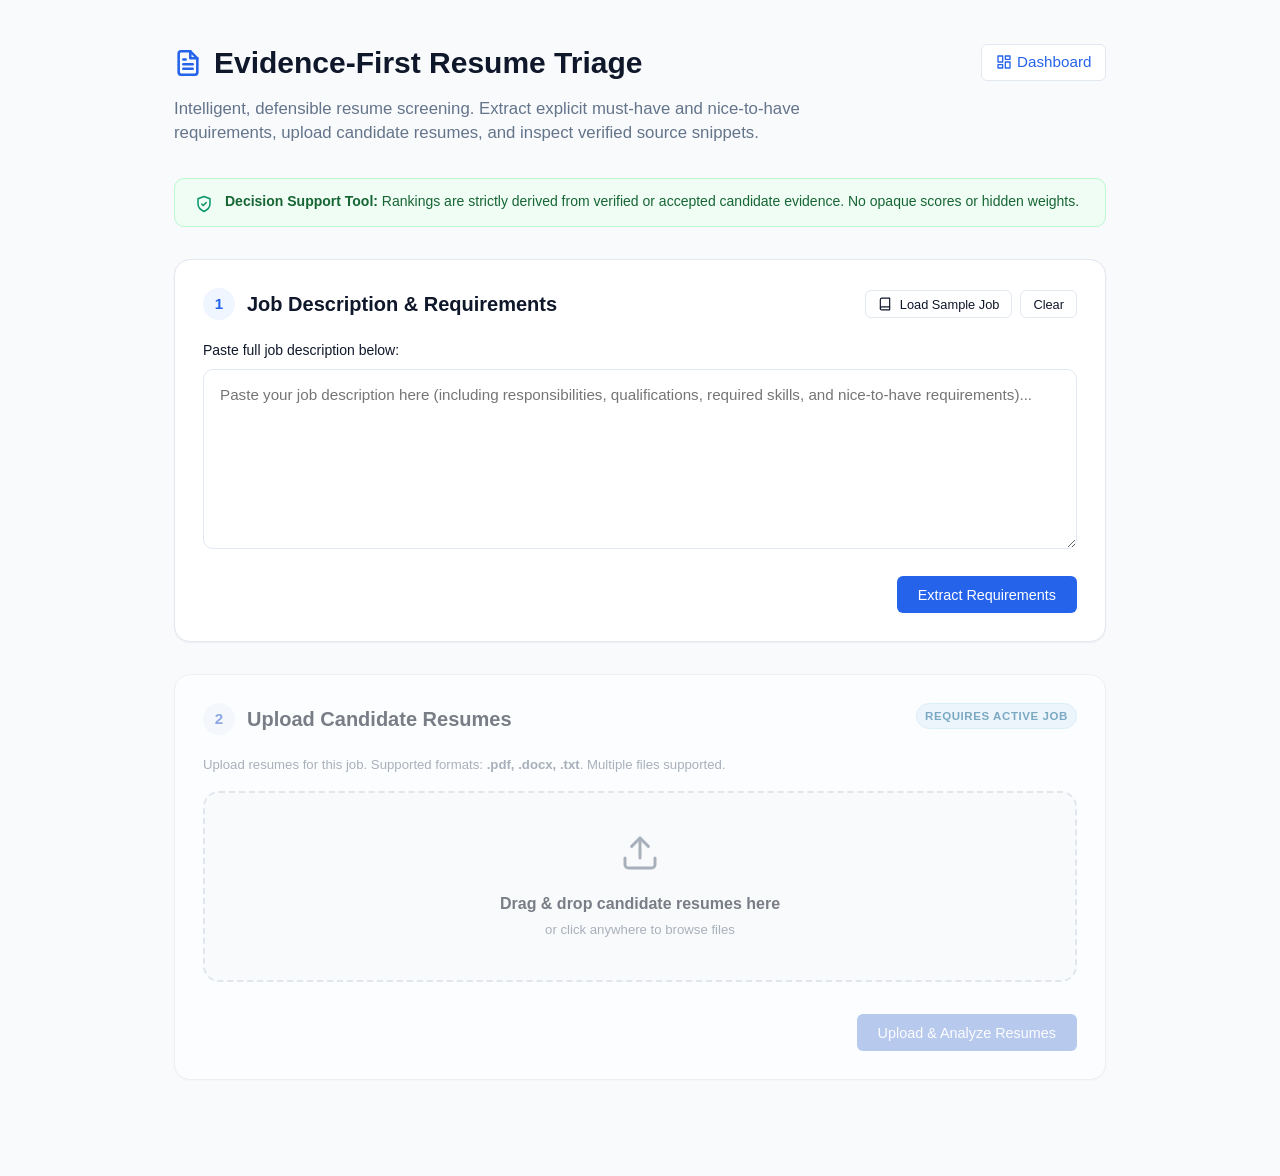
==== frontend/index.html @ ddae98d9 "feat(frontend): add job description and resume upload UI" ====
<!DOCTYPE html>
<html lang="en">
<head>
  <meta charset="UTF-8">
  <meta name="viewport" content="width=device-width, initial-scale=1.0">
  <title>Evidence-First Resume Triage</title>
  <link rel="stylesheet" href="styles.css">
</head>
<body>
  <div class="container">
    <!-- Header -->
    <header class="app-header">
      <div class="brand-row">
        <h1 class="brand-title">
          <svg width="28" height="28" viewBox="0 0 24 24" fill="none" stroke="currentColor" stroke-width="2.2" stroke-linecap="round" stroke-linejoin="round">
            <path d="M14 2H6a2 2 0 0 0-2 2v16a2 2 0 0 0 2 2h12a2 2 0 0 0 2-2V8z"></path>
            <polyline points="14 2 14 8 20 8"></polyline>
            <line x1="16" y1="13" x2="8" y2="13"></line>
            <line x1="16" y1="17" x2="8" y2="17"></line>
            <polyline points="10 9 9 9 8 9"></polyline>
          </svg>
          Evidence-First Resume Triage
        </h1>
        <div class="header-links">
          <a id="nav-dashboard-link" href="dashboard.html" title="Jump to Candidate Dashboard">
            <svg width="16" height="16" viewBox="0 0 24 24" fill="none" stroke="currentColor" stroke-width="2" stroke-linecap="round" stroke-linejoin="round">
              <rect x="3" y="3" width="7" height="9"></rect>
              <rect x="14" y="3" width="7" height="5"></rect>
              <rect x="14" y="12" width="7" height="9"></rect>
              <rect x="3" y="16" width="7" height="5"></rect>
            </svg>
            Dashboard
          </a>
        </div>
      </div>
      <p class="brand-subtitle">
        Intelligent, defensible resume screening. Extract explicit must-have and nice-to-have requirements, upload candidate resumes, and inspect verified source snippets.
      </p>
    </header>

    <!-- Transparency & Decision-Support Notice -->
    <div class="notice-banner">
      <svg width="18" height="18" viewBox="0 0 24 24" fill="none" stroke="currentColor" stroke-width="2" stroke-linecap="round" stroke-linejoin="round">
        <path d="M12 22s8-4 8-10V5l-8-3-8 3v7c0 6 8 10 8 10z"></path>
        <path d="m9 12 2 2 4-4"></path>
      </svg>
      <div>
        <p><strong>Decision Support Tool:</strong> Rankings are strictly derived from verified or accepted candidate evidence. No opaque scores or hidden weights.</p>
      </div>
    </div>

    <!-- Step 1: Job Description Input -->
    <section class="step-card" id="step-job">
      <div class="card-header">
        <div class="step-indicator">
          <span class="step-badge" id="step-1-badge">1</span>
          <h2 class="step-title">Job Description &amp; Requirements</h2>
        </div>
        <div class="card-actions">
          <button type="button" class="btn btn-outline btn-sm" id="btn-load-sample">
            <svg width="14" height="14" viewBox="0 0 24 24" fill="none" stroke="currentColor" stroke-width="2" stroke-linecap="round" stroke-linejoin="round">
              <path d="M4 19.5A2.5 2.5 0 0 1 6.5 17H20"></path>
              <path d="M6.5 2H20v20H6.5A2.5 2.5 0 0 1 4 19.5v-15A2.5 2.5 0 0 1 6.5 2z"></path>
            </svg>
            Load Sample Job
          </button>
          <button type="button" class="btn btn-outline btn-sm" id="btn-clear-job">Clear</button>
        </div>
      </div>

      <form id="job-form">
        <div class="form-group">
          <label for="job-description" class="form-label">Paste full job description below:</label>
          <textarea
            id="job-description"
            class="form-textarea"
            placeholder="Paste your job description here (including responsibilities, qualifications, required skills, and nice-to-have requirements)..."
            required
          ></textarea>
        </div>

        <div id="job-alert" class="alert alert-danger hidden"></div>

        <div class="flex-end">
          <button type="submit" class="btn btn-primary" id="btn-submit-job">
            <span class="btn-text">Extract Requirements</span>
            <span class="spinner hidden" id="job-spinner"></span>
          </button>
        </div>
      </form>

      <!-- Extracted Requirements Container -->
      <div id="requirements-container" class="requirements-summary hidden">
        <div class="job-meta-bar">
          <div>
            <strong>Active Job ID:</strong>
            <span class="job-id-tag" id="display-job-id"></span>
          </div>
          <div class="req-counts">
            <span id="must-count-badge" class="req-badge must">0 Must-Have</span>
            <span id="nice-count-badge" class="req-badge nice">0 Nice-to-Have</span>
          </div>
        </div>

        <div class="req-grid" id="requirements-list">
          <!-- Populated dynamically via upload.js -->
        </div>
      </div>
    </section>

    <!-- Step 2: Resume Upload Form -->
    <section class="step-card disabled" id="step-upload">
      <div class="card-header">
        <div class="step-indicator">
          <span class="step-badge" id="step-2-badge">2</span>
          <h2 class="step-title">Upload Candidate Resumes</h2>
        </div>
        <span class="req-badge nice" id="upload-status-badge">Requires Active Job</span>
      </div>

      <p class="dropzone-desc" style="margin-bottom: 1rem;">
        Upload resumes for this job. Supported formats: <strong>.pdf, .docx, .txt</strong>. Multiple files supported.
      </p>

      <form id="resume-form">
        <div class="dropzone" id="dropzone">
          <input
            type="file"
            id="resume-files"
            class="file-input-hidden"
            accept=".pdf,.docx,.txt"
            multiple
          >
          <div class="dropzone-icon">
            <svg width="40" height="40" viewBox="0 0 24 24" fill="none" stroke="currentColor" stroke-width="1.8" stroke-linecap="round" stroke-linejoin="round">
              <path d="M21 15v4a2 2 0 0 1-2 2H5a2 2 0 0 1-2-2v-4"></path>
              <polyline points="17 8 12 3 7 8"></polyline>
              <line x1="12" y1="3" x2="12" y2="15"></line>
            </svg>
          </div>
          <div class="dropzone-title">Drag &amp; drop candidate resumes here</div>
          <div class="dropzone-desc">or click anywhere to browse files</div>
        </div>

        <!-- Selected files queue -->
        <div id="file-list" class="file-list"></div>

        <div id="upload-alert" class="alert alert-danger hidden"></div>

        <div class="flex-end mt-4">
          <button type="submit" class="btn btn-primary" id="btn-submit-upload" disabled>
            <span class="btn-text">Upload &amp; Analyze Resumes</span>
            <span class="spinner hidden" id="upload-spinner"></span>
          </button>
        </div>
      </form>

      <!-- Upload Success and Link to Dashboard -->
      <div id="upload-success-section" class="success-banner hidden">
        <svg width="44" height="44" viewBox="0 0 24 24" fill="none" stroke="#059669" stroke-width="2" stroke-linecap="round" stroke-linejoin="round" style="margin-bottom: 0.5rem;">
          <circle cx="12" cy="12" r="10"></circle>
          <polyline points="9 12 11 14 15 10"></polyline>
        </svg>
        <h3 id="success-title">Resumes Processed Successfully</h3>
        <p id="success-desc">Extracted structured facts and mapped evidence to job requirements.</p>

        <a id="btn-goto-dashboard" href="dashboard.html" class="btn btn-primary btn-lg">
          Open Evidence Queue &amp; Ranking Dashboard &rarr;
        </a>

        <div class="candidates-preview" id="candidates-preview">
          <h4>Uploaded Candidates (<span id="candidate-count">0</span>)</h4>
          <table class="preview-table">
            <thead>
              <tr>
                <th>Candidate Name</th>
                <th>Email</th>
                <th>Experience</th>
                <th>Skills Extracted</th>
                <th>Score</th>
              </tr>
            </thead>
            <tbody id="candidates-tbody">
              <!-- Populated dynamically via upload.js -->
            </tbody>
          </table>
        </div>
      </div>
    </section>
  </div>

  <script src="upload.js"></script>
</body>
</html>
---- frontend/styles.css ----
/* Evidence-First Resume Triage - Modern Design System */
:root {
  --primary: #2563eb;
  --primary-hover: #1d4ed8;
  --primary-light: #eff6ff;
  --primary-border: #bfdbfe;
  
  --success: #059669;
  --success-light: #ecfdf5;
  --success-border: #a7f3d0;
  
  --warning: #d97706;
  --warning-light: #fffbeb;
  --warning-border: #fde68a;
  
  --danger: #dc2626;
  --danger-light: #fef2f2;
  --danger-border: #fecaca;
  
  --must-bg: #fee2e2;
  --must-text: #991b1b;
  --must-border: #fca5a5;
  
  --nice-bg: #e0f2fe;
  --nice-text: #0369a1;
  --nice-border: #bae6fd;
  
  --bg-app: #f8fafc;
  --bg-card: #ffffff;
  --bg-subtle: #f1f5f9;
  
  --text-main: #0f172a;
  --text-muted: #64748b;
  --text-subtle: #94a3b8;
  
  --border: #e2e8f0;
  --border-focus: #3b82f6;
  
  --shadow-sm: 0 1px 2px 0 rgb(0 0 0 / 0.05);
  --shadow-md: 0 4px 6px -1px rgb(0 0 0 / 0.1), 0 2px 4px -2px rgb(0 0 0 / 0.1);
  --shadow-lg: 0 10px 15px -3px rgb(0 0 0 / 0.1), 0 4px 6px -4px rgb(0 0 0 / 0.1);
  
  --radius-sm: 6px;
  --radius-md: 10px;
  --radius-lg: 16px;
  --radius-full: 9999px;
  
  --font-sans: -apple-system, BlinkMacSystemFont, "Segoe UI", Roboto, Helvetica, Arial, sans-serif;
  --font-mono: ui-monospace, SFMono-Regular, Menlo, Monaco, Consolas, monospace;
}

* {
  box-sizing: border-box;
  margin: 0;
  padding: 0;
}

body {
  font-family: var(--font-sans);
  background-color: var(--bg-app);
  color: var(--text-main);
  line-height: 1.5;
  -webkit-font-smoothing: antialiased;
}

.container {
  max-width: 980px;
  margin: 0 auto;
  padding: 2.5rem 1.5rem 4rem;
}

/* Header & Banner */
.app-header {
  margin-bottom: 2rem;
}

.brand-row {
  display: flex;
  align-items: center;
  justify-content: space-between;
  flex-wrap: wrap;
  gap: 1rem;
  margin-bottom: 0.75rem;
}

.brand-title {
  font-size: 1.875rem;
  font-weight: 700;
  color: var(--text-main);
  display: flex;
  align-items: center;
  gap: 0.75rem;
}

.brand-title svg {
  color: var(--primary);
  flex-shrink: 0;
}

.header-links a {
  color: var(--primary);
  text-decoration: none;
  font-weight: 500;
  font-size: 0.95rem;
  display: inline-flex;
  align-items: center;
  gap: 0.35rem;
  padding: 0.4rem 0.85rem;
  border-radius: var(--radius-sm);
  background: white;
  border: 1px solid var(--border);
  transition: all 0.15s ease;
}

.header-links a:hover {
  background: var(--primary-light);
  border-color: var(--primary-border);
}

.brand-subtitle {
  color: var(--text-muted);
  font-size: 1.05rem;
  max-width: 680px;
  line-height: 1.45;
}

.notice-banner {
  background-color: #f0fdf4;
  border: 1px solid #bbf7d0;
  border-radius: var(--radius-md);
  padding: 0.85rem 1.25rem;
  margin-bottom: 2rem;
  display: flex;
  align-items: flex-start;
  gap: 0.75rem;
}

.notice-banner svg {
  color: var(--success);
  flex-shrink: 0;
  margin-top: 0.15rem;
}

.notice-banner p {
  color: #166534;
  font-size: 0.875rem;
  line-height: 1.4;
}

/* Workflow Step Cards */
.step-card {
  background: var(--bg-card);
  border: 1px solid var(--border);
  border-radius: var(--radius-lg);
  box-shadow: var(--shadow-sm);
  padding: 1.75rem;
  margin-bottom: 2rem;
  transition: box-shadow 0.2s ease, border-color 0.2s ease;
}

.step-card:hover {
  box-shadow: var(--shadow-md);
}

.step-card.disabled {
  opacity: 0.55;
  pointer-events: none;
  filter: grayscale(0.2);
}

.card-header {
  display: flex;
  align-items: center;
  justify-content: space-between;
  margin-bottom: 1.25rem;
  flex-wrap: wrap;
  gap: 0.75rem;
}

.step-indicator {
  display: flex;
  align-items: center;
  gap: 0.75rem;
}

.step-badge {
  display: inline-flex;
  align-items: center;
  justify-content: center;
  width: 2rem;
  height: 2rem;
  border-radius: var(--radius-full);
  background: var(--primary-light);
  color: var(--primary);
  font-weight: 700;
  font-size: 0.95rem;
}

.step-card.completed .step-badge {
  background: var(--success-light);
  color: var(--success);
}

.step-title {
  font-size: 1.25rem;
  font-weight: 600;
  color: var(--text-main);
}

.card-actions {
  display: flex;
  gap: 0.5rem;
}

/* Buttons */
.btn {
  display: inline-flex;
  align-items: center;
  justify-content: center;
  gap: 0.5rem;
  font-size: 0.9rem;
  font-weight: 500;
  padding: 0.6rem 1.25rem;
  border-radius: var(--radius-sm);
  cursor: pointer;
  transition: all 0.15s ease;
  border: 1px solid transparent;
  font-family: inherit;
  text-decoration: none;
}

.btn-primary {
  background-color: var(--primary);
  color: #ffffff;
}

.btn-primary:hover:not(:disabled) {
  background-color: var(--primary-hover);
}

.btn-outline {
  background-color: transparent;
  border-color: var(--border);
  color: var(--text-main);
}

.btn-outline:hover:not(:disabled) {
  background-color: var(--bg-subtle);
  border-color: #cbd5e1;
}

.btn-sm {
  padding: 0.35rem 0.75rem;
  font-size: 0.8rem;
}

.btn-lg {
  padding: 0.75rem 1.75rem;
  font-size: 1rem;
  font-weight: 600;
}

.btn:disabled {
  opacity: 0.6;
  cursor: not-allowed;
}

/* Textareas & Inputs */
.form-group {
  margin-bottom: 1.25rem;
}

.form-label {
  display: block;
  font-size: 0.875rem;
  font-weight: 500;
  color: var(--text-main);
  margin-bottom: 0.5rem;
}

.form-textarea {
  width: 100%;
  min-height: 180px;
  padding: 0.85rem 1rem;
  border: 1px solid var(--border);
  border-radius: var(--radius-md);
  font-family: inherit;
  font-size: 0.95rem;
  line-height: 1.5;
  color: var(--text-main);
  background: white;
  resize: vertical;
  transition: border-color 0.15s ease, box-shadow 0.15s ease;
}

.form-textarea:focus {
  outline: none;
  border-color: var(--border-focus);
  box-shadow: 0 0 0 3px rgba(59, 130, 246, 0.15);
}

/* Extracted Requirements View */
.requirements-summary {
  margin-top: 1.5rem;
  padding-top: 1.5rem;
  border-top: 1px solid var(--border);
}

.job-meta-bar {
  display: flex;
  align-items: center;
  justify-content: space-between;
  flex-wrap: wrap;
  gap: 0.75rem;
  background: var(--bg-subtle);
  padding: 0.6rem 1rem;
  border-radius: var(--radius-sm);
  margin-bottom: 1.25rem;
  font-size: 0.875rem;
}

.job-id-tag {
  font-family: var(--font-mono);
  background: white;
  padding: 0.2rem 0.5rem;
  border-radius: 4px;
  border: 1px solid var(--border);
}

.req-counts {
  display: flex;
  gap: 0.75rem;
}

.req-grid {
  display: grid;
  grid-template-columns: repeat(auto-fill, minmax(280px, 1fr));
  gap: 0.85rem;
}

.req-card {
  border: 1px solid var(--border);
  border-radius: var(--radius-md);
  padding: 0.85rem 1rem;
  background: white;
  display: flex;
  flex-direction: column;
  gap: 0.5rem;
}

.req-card.must {
  border-left: 4px solid var(--must-text);
}

.req-card.nice {
  border-left: 4px solid var(--nice-text);
}

.req-badge {
  align-self: flex-start;
  font-size: 0.72rem;
  font-weight: 700;
  text-transform: uppercase;
  letter-spacing: 0.05em;
  padding: 0.2rem 0.5rem;
  border-radius: var(--radius-full);
}

.req-badge.must {
  background: var(--must-bg);
  color: var(--must-text);
  border: 1px solid var(--must-border);
}

.req-badge.nice {
  background: var(--nice-bg);
  color: var(--nice-text);
  border: 1px solid var(--nice-border);
}

.req-text {
  font-size: 0.875rem;
  color: var(--text-main);
  line-height: 1.4;
}

/* File Drop Zone */
.dropzone {
  border: 2px dashed #cbd5e1;
  border-radius: var(--radius-lg);
  padding: 2.5rem 1.5rem;
  text-align: center;
  background: #fafafa;
  cursor: pointer;
  transition: all 0.2s ease;
  position: relative;
}

.dropzone:hover, .dropzone.dragover {
  border-color: var(--primary);
  background: var(--primary-light);
}

.dropzone-icon {
  color: var(--text-muted);
  margin-bottom: 0.75rem;
}

.dropzone.dragover .dropzone-icon {
  color: var(--primary);
}

.dropzone-title {
  font-size: 1rem;
  font-weight: 600;
  color: var(--text-main);
  margin-bottom: 0.25rem;
}

.dropzone-desc {
  font-size: 0.825rem;
  color: var(--text-muted);
}

.file-input-hidden {
  position: absolute;
  top: 0;
  left: 0;
  width: 100%;
  height: 100%;
  opacity: 0;
  cursor: pointer;
}

/* File List */
.file-list {
  margin-top: 1rem;
  display: flex;
  flex-direction: column;
  gap: 0.5rem;
}

.file-item {
  display: flex;
  align-items: center;
  justify-content: space-between;
  padding: 0.6rem 0.85rem;
  background: var(--bg-subtle);
  border-radius: var(--radius-sm);
  border: 1px solid var(--border);
  font-size: 0.85rem;
}

.file-info {
  display: flex;
  align-items: center;
  gap: 0.6rem;
  overflow: hidden;
}

.file-name {
  font-weight: 500;
  white-space: nowrap;
  overflow: hidden;
  text-overflow: ellipsis;
  max-width: 380px;
}

.file-size {
  color: var(--text-muted);
  font-size: 0.75rem;
}

.file-remove {
  background: none;
  border: none;
  color: var(--danger);
  cursor: pointer;
  padding: 0.2rem;
  border-radius: 4px;
  display: flex;
  align-items: center;
}

.file-remove:hover {
  background: var(--danger-light);
}

/* Feedback Messages */
.alert {
  padding: 0.85rem 1.15rem;
  border-radius: var(--radius-md);
  margin: 1rem 0;
  font-size: 0.875rem;
  display: flex;
  align-items: center;
  gap: 0.65rem;
}

.alert-danger {
  background: var(--danger-light);
  color: var(--danger);
  border: 1px solid var(--danger-border);
}

.alert-success {
  background: var(--success-light);
  color: var(--success);
  border: 1px solid var(--success-border);
}

.alert-info {
  background: var(--primary-light);
  color: var(--primary);
  border: 1px solid var(--primary-border);
}

/* Spinner */
.spinner {
  display: inline-block;
  width: 1rem;
  height: 1rem;
  border: 2px solid currentColor;
  border-right-color: transparent;
  border-radius: 50%;
  animation: spin 0.75s linear infinite;
}

@keyframes spin {
  to {
    transform: rotate(360deg);
  }
}

/* Success Call-to-action */
.success-banner {
  background: linear-gradient(135deg, #eff6ff 0%, #ecfdf5 100%);
  border: 1px solid #bfdbfe;
  border-radius: var(--radius-lg);
  padding: 2rem;
  text-align: center;
  margin-top: 2rem;
}

.success-banner h3 {
  font-size: 1.35rem;
  color: var(--text-main);
  margin-bottom: 0.5rem;
}

.success-banner p {
  color: var(--text-muted);
  margin-bottom: 1.5rem;
  font-size: 0.95rem;
}

/* Candidates Preview Table */
.candidates-preview {
  margin-top: 1.5rem;
  text-align: left;
}

.candidates-preview h4 {
  font-size: 0.95rem;
  font-weight: 600;
  margin-bottom: 0.75rem;
  color: var(--text-main);
}

.preview-table {
  width: 100%;
  border-collapse: collapse;
  font-size: 0.85rem;
  background: white;
  border-radius: var(--radius-sm);
  overflow: hidden;
  border: 1px solid var(--border);
}

.preview-table th, .preview-table td {
  padding: 0.65rem 0.85rem;
  text-align: left;
  border-bottom: 1px solid var(--border);
}

.preview-table th {
  background: var(--bg-subtle);
  font-weight: 600;
  color: var(--text-muted);
}

.preview-table tr:last-child td {
  border-bottom: none;
}

.score-pill {
  display: inline-block;
  padding: 0.15rem 0.55rem;
  border-radius: var(--radius-full);
  font-weight: 600;
  font-size: 0.75rem;
  background: var(--primary-light);
  color: var(--primary);
}

/* Utilities */
.hidden {
  display: none !important;
}

.mt-4 {
  margin-top: 1rem;
}

.flex-end {
  display: flex;
  justify-content: flex-end;
}
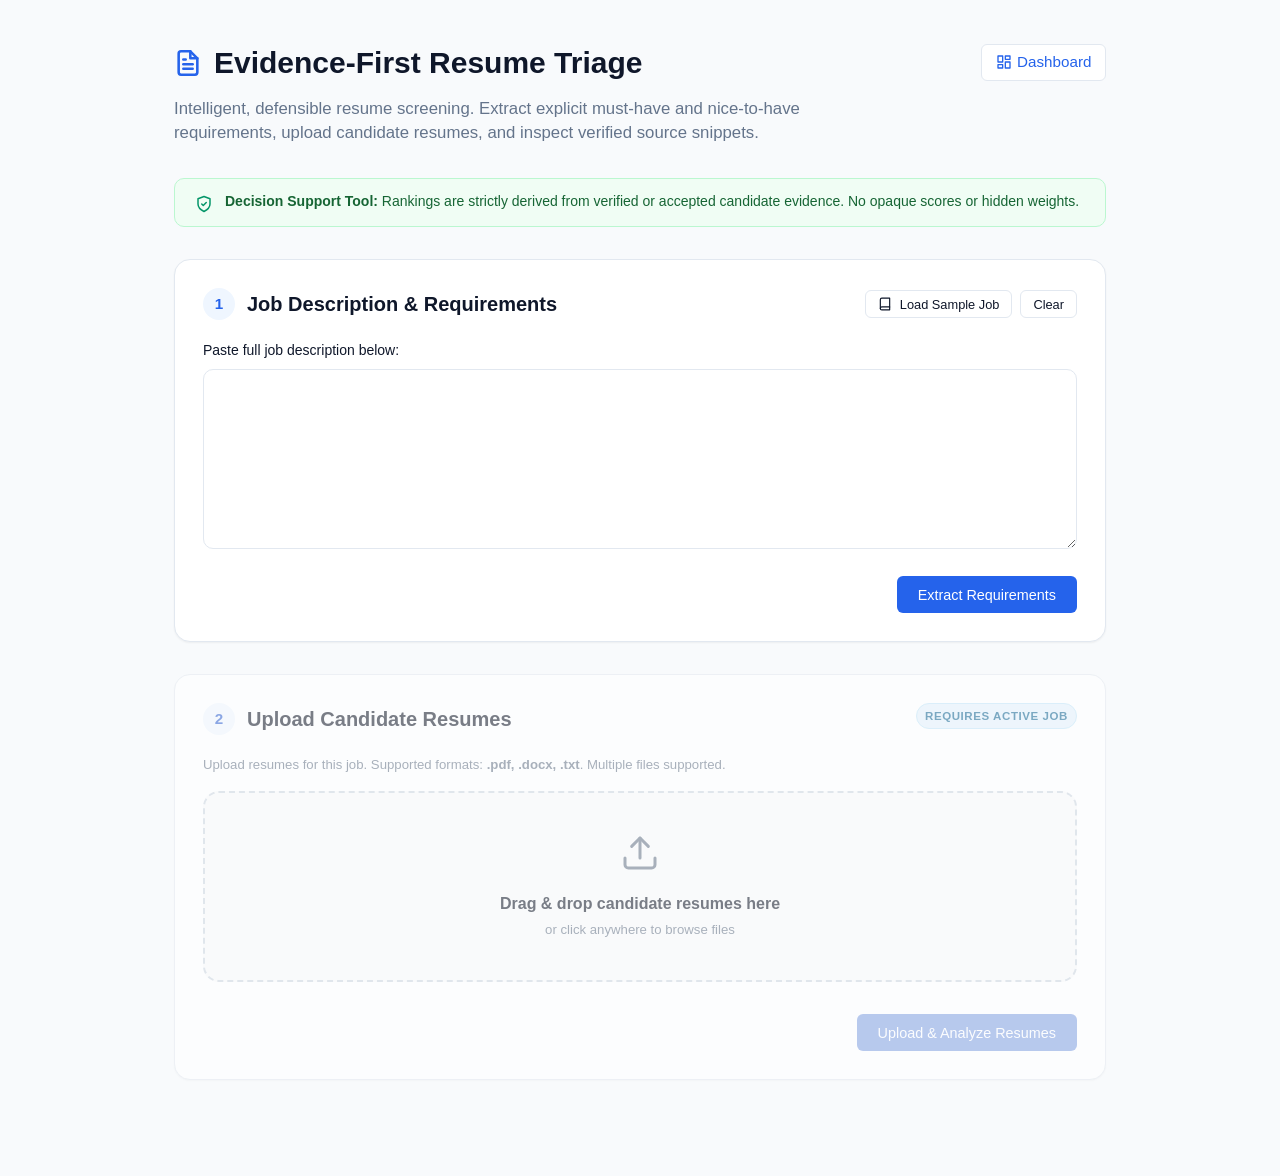
==== commit e0979f3a: "fix(frontend): remove leftover placeholder text" ====
--- a/frontend/index.html
+++ b/frontend/index.html
@@ -74,7 +74,6 @@
           <textarea
             id="job-description"
             class="form-textarea"
-            placeholder="Paste your job description here (including responsibilities, qualifications, required skills, and nice-to-have requirements)..."
             required
           ></textarea>
         </div>
